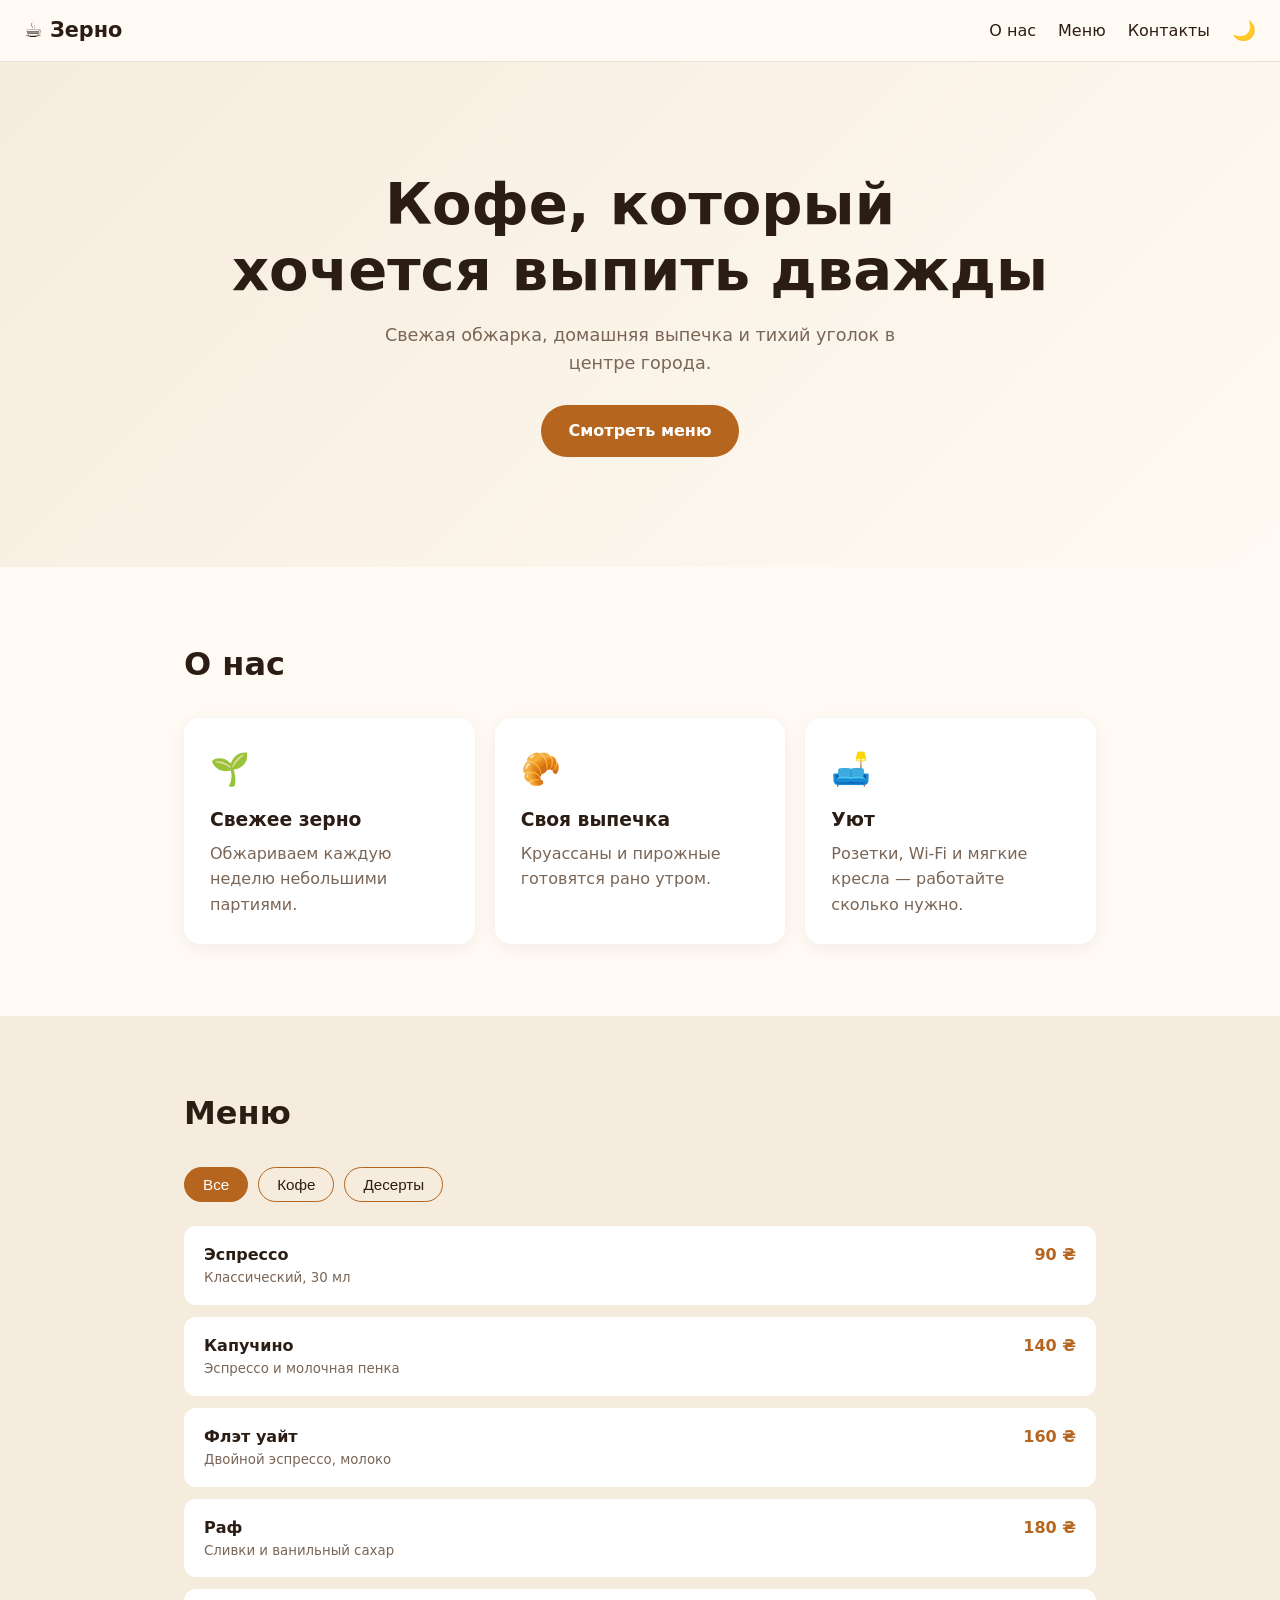
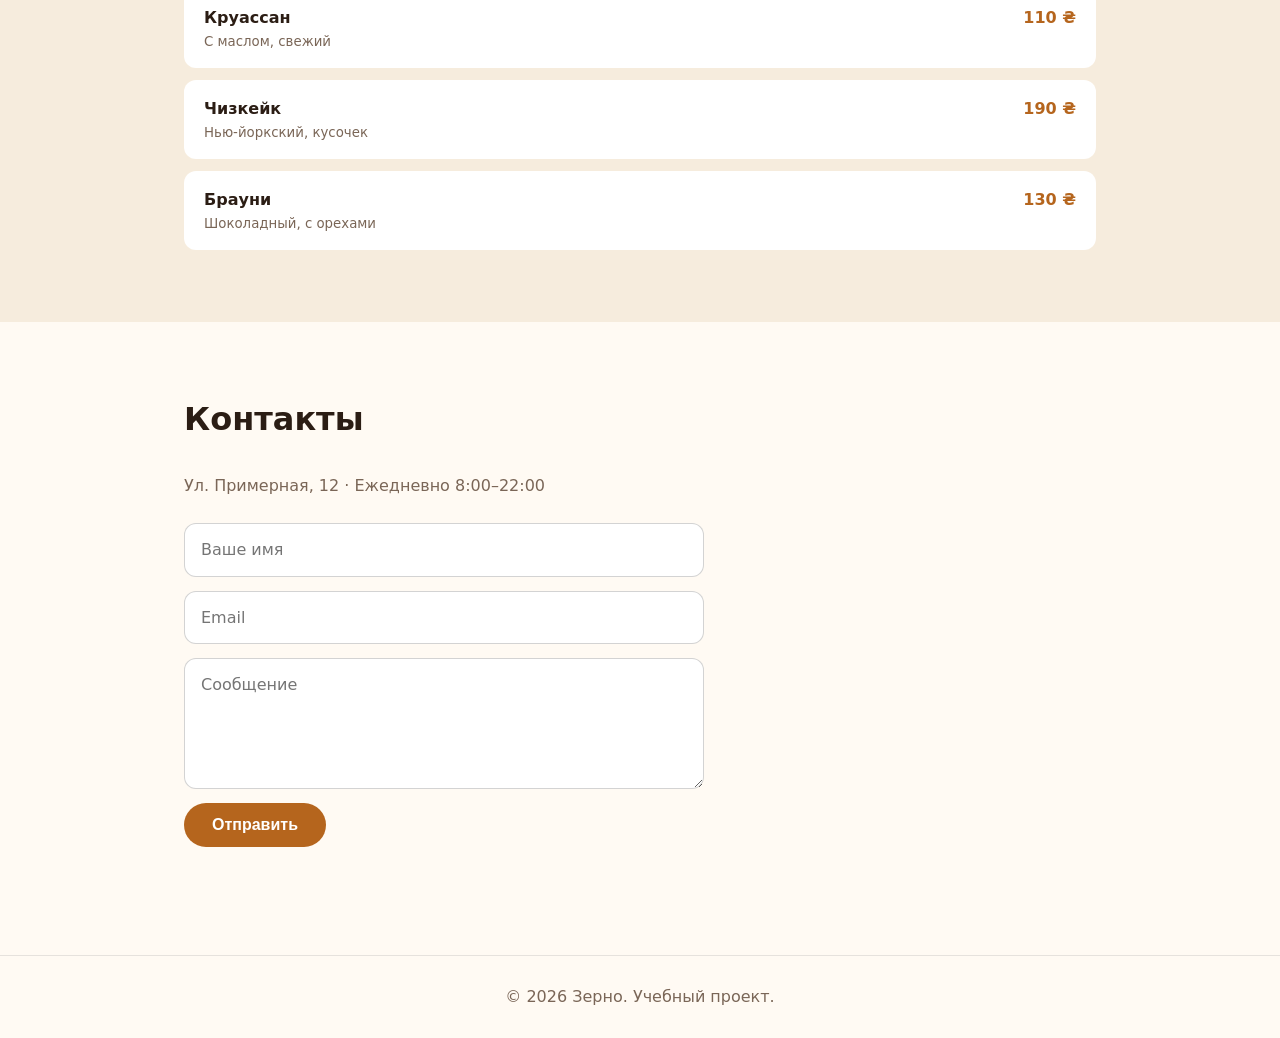
==== index.html @ df927c5a "Add files via upload сайт" ====
<!DOCTYPE html>
<html lang="ru">
<head>
  <meta charset="UTF-8">
  <meta name="viewport" content="width=device-width, initial-scale=1">
  <title>Зерно — кофейня для практики</title>
  <meta name="description" content="Учебный сайт вымышленной кофейни «Зерно». Меню, о нас, контакты.">
  <link rel="stylesheet" href="style.css">
</head>
<body>

  <header class="header">
    <a href="#top" class="logo">☕ Зерно</a>
    <button class="burger" id="burger" aria-label="Меню">☰</button>
    <nav class="nav" id="nav">
      <a href="#about">О нас</a>
      <a href="#menu">Меню</a>
      <a href="#contact">Контакты</a>
      <button id="theme" class="theme" aria-label="Сменить тему">🌙</button>
    </nav>
  </header>

  <main id="top">
    <section class="hero">
      <h1>Кофе, который<br>хочется выпить дважды</h1>
      <p>Свежая обжарка, домашняя выпечка и тихий уголок в центре города.</p>
      <a href="#menu" class="btn">Смотреть меню</a>
    </section>

    <section id="about" class="section">
      <h2>О нас</h2>
      <div class="cards">
        <article class="card"><span>🌱</span><h3>Свежее зерно</h3><p>Обжариваем каждую неделю небольшими партиями.</p></article>
        <article class="card"><span>🥐</span><h3>Своя выпечка</h3><p>Круассаны и пирожные готовятся рано утром.</p></article>
        <article class="card"><span>🛋️</span><h3>Уют</h3><p>Розетки, Wi-Fi и мягкие кресла — работайте сколько нужно.</p></article>
      </div>
    </section>

    <section id="menu" class="section alt">
      <h2>Меню</h2>
      <div class="filters" id="filters">
        <button class="chip active" data-filter="all">Все</button>
        <button class="chip" data-filter="coffee">Кофе</button>
        <button class="chip" data-filter="sweet">Десерты</button>
      </div>
      <ul class="menu" id="menuList"></ul>
    </section>

    <section id="contact" class="section">
      <h2>Контакты</h2>
      <p class="muted">Ул. Примерная, 12 · Ежедневно 8:00–22:00</p>
      <form id="form" class="form" novalidate>
        <input type="text" id="name" placeholder="Ваше имя" required>
        <input type="email" id="email" placeholder="Email" required>
        <textarea id="msg" rows="4" placeholder="Сообщение" required></textarea>
        <button class="btn" type="submit">Отправить</button>
        <p id="status" class="status" role="status"></p>
      </form>
    </section>
  </main>

  <footer class="footer">
    <p>© <span id="year"></span> Зерно. Учебный проект.</p>
  </footer>

  <script src="script.js"></script>
</body>
</html>
---- style.css ----
:root {
  --bg: #fffaf3;
  --bg-alt: #f6ecdd;
  --text: #2b1d14;
  --muted: #7a6657;
  --accent: #b5651d;
  --accent-dark: #8c4a10;
  --card: #ffffff;
  --radius: 16px;
}
body.dark {
  --bg: #1a1310;
  --bg-alt: #241a15;
  --text: #f3e7da;
  --muted: #b9a594;
  --accent: #e0914a;
  --accent-dark: #f0a965;
  --card: #2d211b;
}

* { box-sizing: border-box; margin: 0; padding: 0; }
html { scroll-behavior: smooth; }
body {
  font-family: system-ui, -apple-system, "Segoe UI", Roboto, sans-serif;
  background: var(--bg);
  color: var(--text);
  line-height: 1.6;
  transition: background .3s, color .3s;
}
a { color: inherit; text-decoration: none; }

.header {
  position: sticky; top: 0; z-index: 10;
  display: flex; align-items: center; justify-content: space-between;
  padding: 14px 24px;
  background: var(--bg);
  border-bottom: 1px solid rgba(128,128,128,.2);
}
.logo { font-weight: 700; font-size: 1.3rem; }
.nav { display: flex; gap: 22px; align-items: center; }
.nav a:hover { color: var(--accent); }
.theme, .burger {
  background: none; border: none; font-size: 1.2rem; cursor: pointer; color: var(--text);
}
.burger { display: none; }

.hero {
  text-align: center;
  padding: 110px 24px;
  background: linear-gradient(135deg, var(--bg-alt), var(--bg));
}
.hero h1 { font-size: clamp(2rem, 6vw, 3.6rem); line-height: 1.15; margin-bottom: 16px; }
.hero p { color: var(--muted); max-width: 520px; margin: 0 auto 28px; font-size: 1.1rem; }

.btn {
  display: inline-block; border: none; cursor: pointer;
  background: var(--accent); color: #fff;
  padding: 13px 28px; border-radius: 999px;
  font-size: 1rem; font-weight: 600;
  transition: transform .15s, background .2s;
}
.btn:hover { background: var(--accent-dark); transform: translateY(-2px); }

.section { max-width: 960px; margin: 0 auto; padding: 72px 24px; }
.section.alt { max-width: none; background: var(--bg-alt); }
.section.alt > * { max-width: 912px; margin-left: auto; margin-right: auto; }
.section h2 { font-size: 2rem; margin-bottom: 28px; }
.muted { color: var(--muted); margin-bottom: 24px; }

.cards { display: grid; grid-template-columns: repeat(auto-fit, minmax(240px, 1fr)); gap: 20px; }
.card {
  background: var(--card); padding: 26px; border-radius: var(--radius);
  box-shadow: 0 4px 18px rgba(0,0,0,.06);
}
.card span { font-size: 2rem; }
.card h3 { margin: 10px 0 6px; }
.card p { color: var(--muted); }

.filters { display: flex; gap: 10px; margin-bottom: 24px; flex-wrap: wrap; }
.chip {
  border: 1px solid var(--accent); background: transparent; color: var(--text);
  padding: 8px 18px; border-radius: 999px; cursor: pointer; font-size: .95rem;
}
.chip.active { background: var(--accent); color: #fff; }

.menu { list-style: none; display: grid; gap: 12px; }
.menu li {
  display: flex; justify-content: space-between; gap: 16px;
  background: var(--card); padding: 16px 20px; border-radius: 12px;
}
.menu small { display: block; color: var(--muted); }
.price { font-weight: 700; color: var(--accent); white-space: nowrap; }

.form { display: grid; gap: 14px; max-width: 520px; }
.form input, .form textarea {
  padding: 13px 16px; border-radius: 12px; font: inherit;
  border: 1px solid rgba(128,128,128,.35);
  background: var(--card); color: var(--text);
}
.form input:focus, .form textarea:focus { outline: 2px solid var(--accent); }
.form .btn { justify-self: start; }
.status { min-height: 1.4em; font-weight: 600; }
.status.ok { color: #2e8b57; }
.status.err { color: #c0392b; }

.footer { text-align: center; padding: 28px; color: var(--muted); border-top: 1px solid rgba(128,128,128,.2); }

@media (max-width: 640px) {
  .burger { display: block; }
  .nav {
    display: none; position: absolute; top: 100%; left: 0; right: 0;
    flex-direction: column; padding: 18px; background: var(--bg);
    border-bottom: 1px solid rgba(128,128,128,.2);
  }
  .nav.open { display: flex; }
  .hero { padding: 70px 20px; }
}
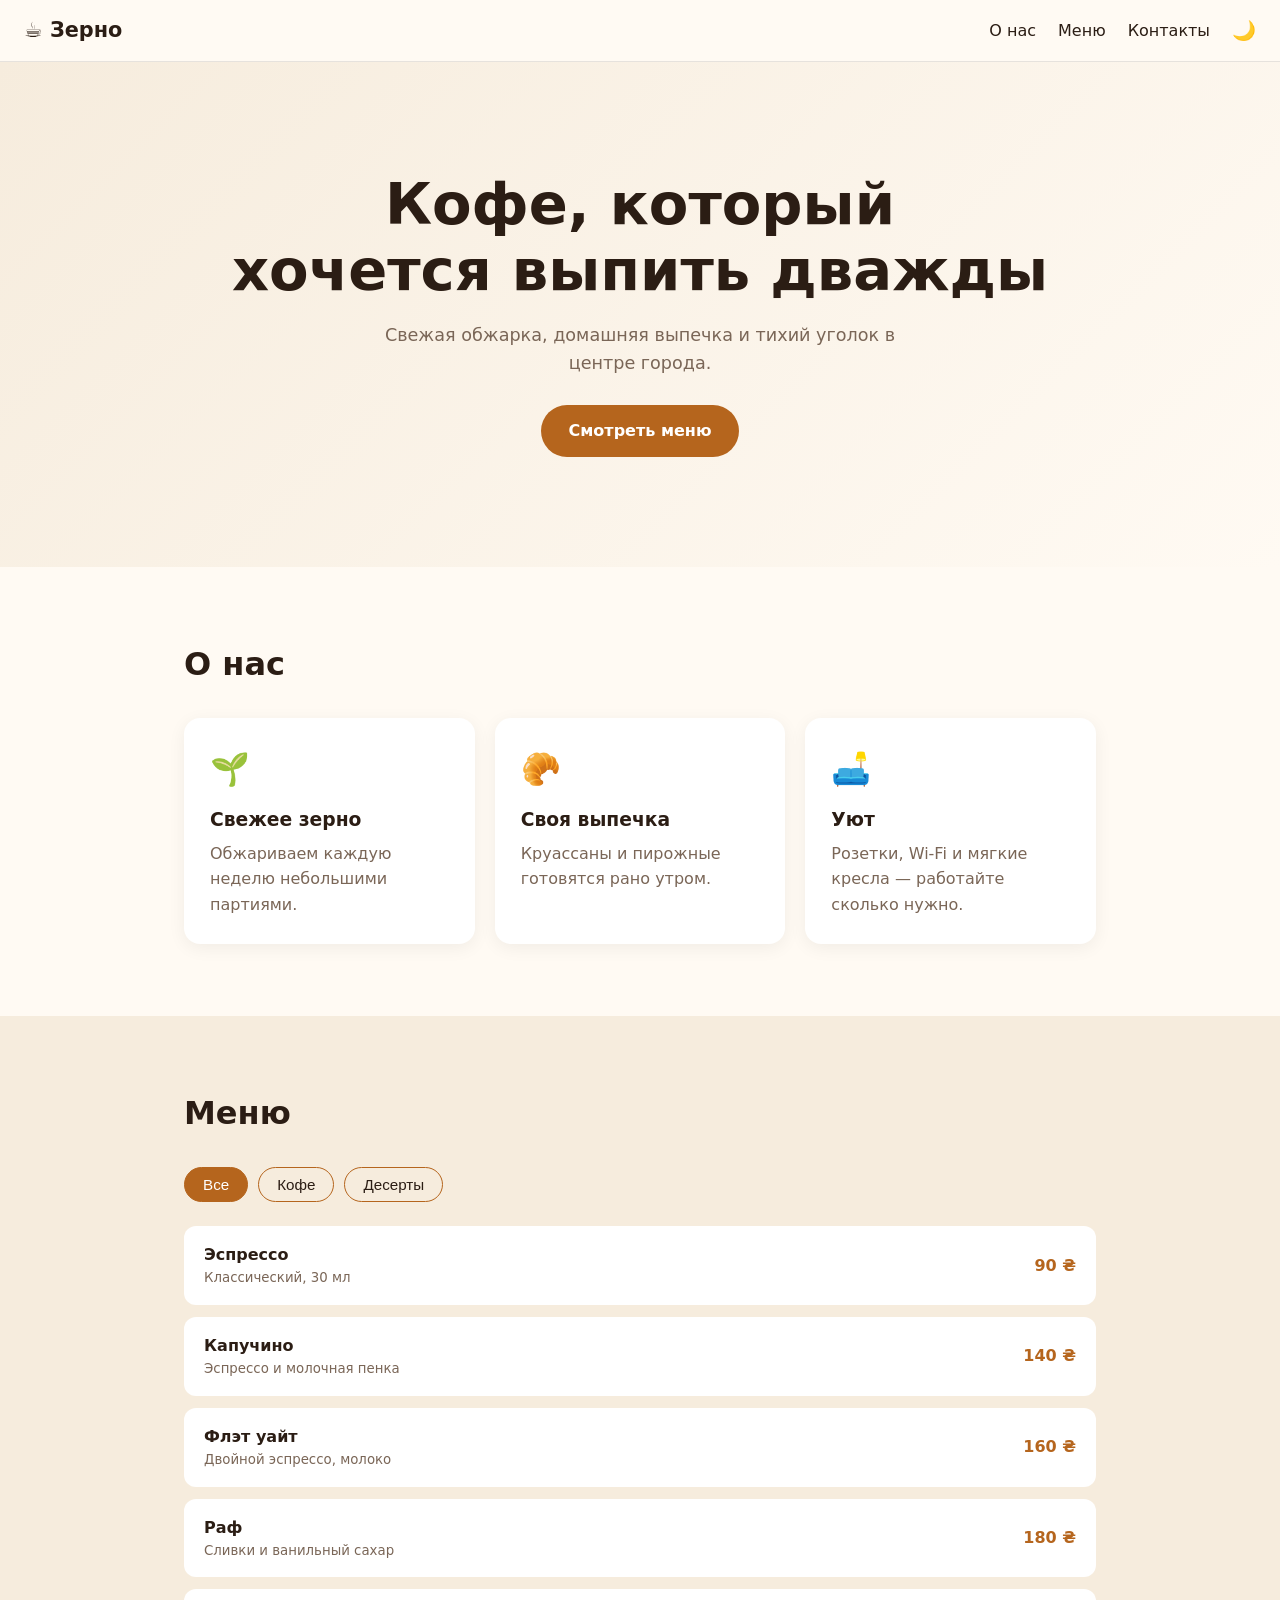
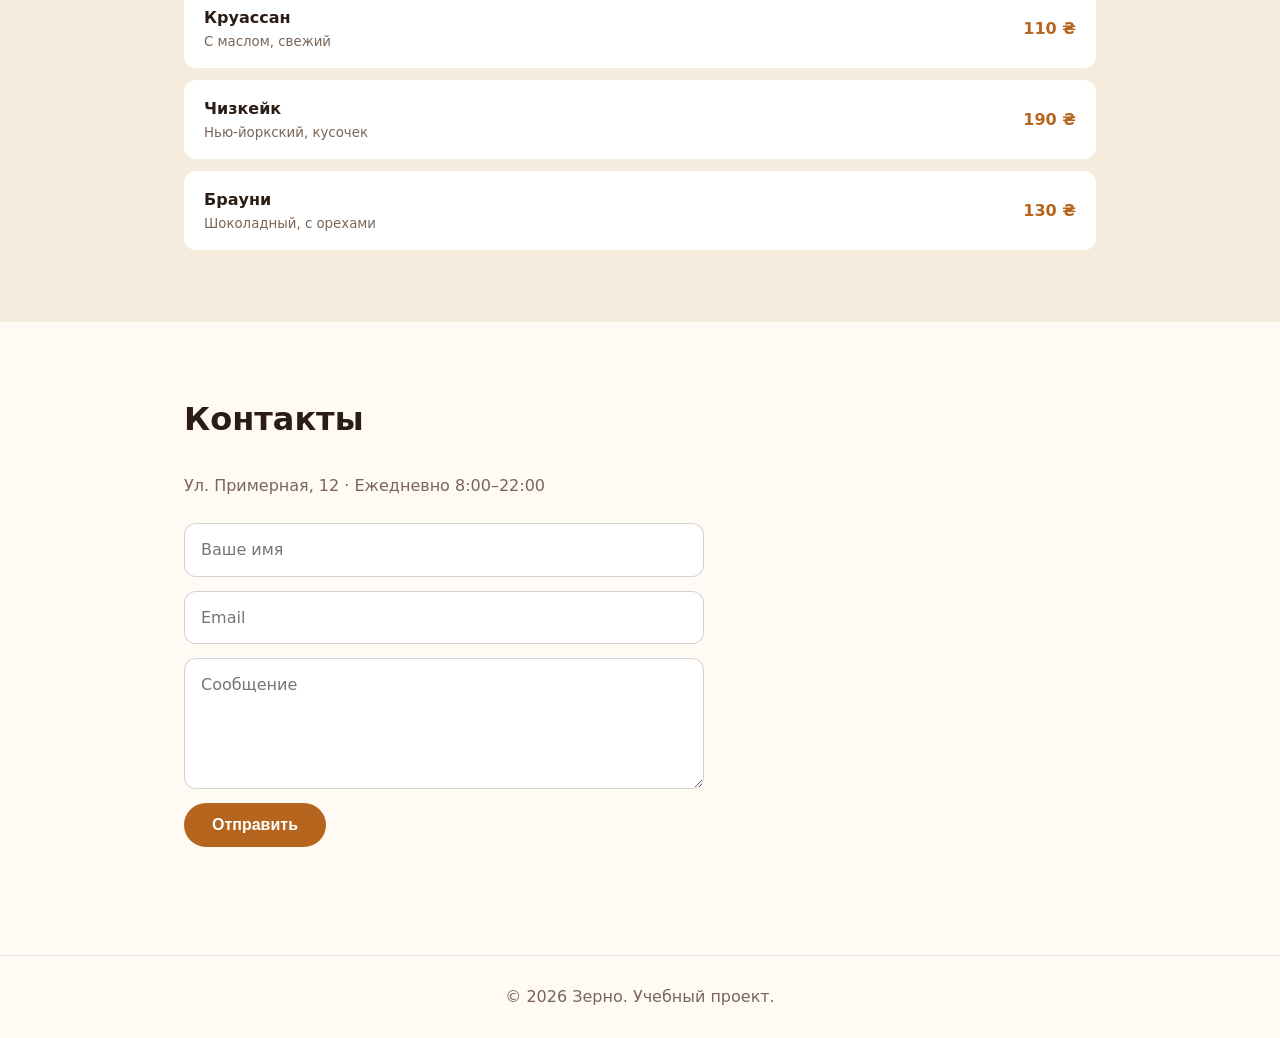
==== commit ee2109a3: "Add files via upload добавил админку" ====
--- a/index.html
+++ b/index.html
@@ -5,31 +5,32 @@
   <meta name="viewport" content="width=device-width, initial-scale=1">
   <title>Зерно — кофейня для практики</title>
   <meta name="description" content="Учебный сайт вымышленной кофейни «Зерно». Меню, о нас, контакты.">
+  <script>document.documentElement.classList.add("pending");</script>
   <link rel="stylesheet" href="style.css">
 </head>
 <body>
 
   <header class="header">
-    <a href="#top" class="logo">☕ Зерно</a>
+    <a href="#top" class="logo" data-t="brand">☕ Зерно</a>
     <button class="burger" id="burger" aria-label="Меню">☰</button>
     <nav class="nav" id="nav">
-      <a href="#about">О нас</a>
-      <a href="#menu">Меню</a>
-      <a href="#contact">Контакты</a>
+      <a href="#about" data-t="navAbout">О нас</a>
+      <a href="#menu" data-t="navMenu">Меню</a>
+      <a href="#contact" data-t="navContact">Контакты</a>
       <button id="theme" class="theme" aria-label="Сменить тему">🌙</button>
     </nav>
   </header>
 
   <main id="top">
-    <section class="hero">
-      <h1>Кофе, который<br>хочется выпить дважды</h1>
-      <p>Свежая обжарка, домашняя выпечка и тихий уголок в центре города.</p>
-      <a href="#menu" class="btn">Смотреть меню</a>
+    <section class="hero" id="hero">
+      <h1 id="heroTitle">Кофе, который<br>хочется выпить дважды</h1>
+      <p id="heroText">Свежая обжарка, домашняя выпечка и тихий уголок в центре города.</p>
+      <a href="#menu" class="btn" id="heroBtn">Смотреть меню</a>
     </section>
 
     <section id="about" class="section">
-      <h2>О нас</h2>
-      <div class="cards">
+      <h2 id="aboutTitle">О нас</h2>
+      <div class="cards" id="cards">
         <article class="card"><span>🌱</span><h3>Свежее зерно</h3><p>Обжариваем каждую неделю небольшими партиями.</p></article>
         <article class="card"><span>🥐</span><h3>Своя выпечка</h3><p>Круассаны и пирожные готовятся рано утром.</p></article>
         <article class="card"><span>🛋️</span><h3>Уют</h3><p>Розетки, Wi-Fi и мягкие кресла — работайте сколько нужно.</p></article>
@@ -37,30 +38,26 @@
     </section>
 
     <section id="menu" class="section alt">
-      <h2>Меню</h2>
-      <div class="filters" id="filters">
-        <button class="chip active" data-filter="all">Все</button>
-        <button class="chip" data-filter="coffee">Кофе</button>
-        <button class="chip" data-filter="sweet">Десерты</button>
-      </div>
+      <h2 id="menuTitle">Меню</h2>
+      <div class="filters" id="filters"></div>
       <ul class="menu" id="menuList"></ul>
     </section>
 
     <section id="contact" class="section">
-      <h2>Контакты</h2>
-      <p class="muted">Ул. Примерная, 12 · Ежедневно 8:00–22:00</p>
+      <h2 id="contactTitle">Контакты</h2>
+      <p class="muted" id="contactText">Ул. Примерная, 12 · Ежедневно 8:00–22:00</p>
       <form id="form" class="form" novalidate>
         <input type="text" id="name" placeholder="Ваше имя" required>
         <input type="email" id="email" placeholder="Email" required>
         <textarea id="msg" rows="4" placeholder="Сообщение" required></textarea>
-        <button class="btn" type="submit">Отправить</button>
+        <button class="btn" type="submit" id="formBtn">Отправить</button>
         <p id="status" class="status" role="status"></p>
       </form>
     </section>
   </main>
 
   <footer class="footer">
-    <p>© <span id="year"></span> Зерно. Учебный проект.</p>
+    <p>© <span id="year"></span> <span id="footerText">Зерно. Учебный проект.</span></p>
   </footer>
 
   <script src="script.js"></script>
--- a/style.css
+++ b/style.css
@@ -25,7 +25,7 @@
   background: var(--bg);
   color: var(--text);
   line-height: 1.6;
-  transition: background .3s, color .3s;
+  transition: background .3s, color .3s, opacity .25s;
 }
 a { color: inherit; text-decoration: none; }
 
@@ -49,8 +49,16 @@
   padding: 110px 24px;
   background: linear-gradient(135deg, var(--bg-alt), var(--bg));
 }
-.hero h1 { font-size: clamp(2rem, 6vw, 3.6rem); line-height: 1.15; margin-bottom: 16px; }
+.hero h1 { font-size: clamp(2rem, 6vw, 3.6rem); line-height: 1.15; margin-bottom: 16px; white-space: pre-line; }
 .hero p { color: var(--muted); max-width: 520px; margin: 0 auto 28px; font-size: 1.1rem; }
+
+.hero.has-photo {
+  background: linear-gradient(rgba(0,0,0,.5), rgba(0,0,0,.5)), var(--hero-img) center / cover no-repeat;
+  color: #fff;
+}
+.hero.has-photo p { color: rgba(255,255,255,.88); }
+
+html.pending body { opacity: 0; }
 
 .btn {
   display: inline-block; border: none; cursor: pointer;
@@ -72,7 +80,12 @@
   background: var(--card); padding: 26px; border-radius: var(--radius);
   box-shadow: 0 4px 18px rgba(0,0,0,.06);
 }
+.card { overflow: hidden; }
 .card span { font-size: 2rem; }
+.card-photo {
+  display: block; width: calc(100% + 52px); margin: -26px -26px 18px;
+  aspect-ratio: 4 / 3; object-fit: cover;
+}
 .card h3 { margin: 10px 0 6px; }
 .card p { color: var(--muted); }
 
@@ -88,7 +101,10 @@
   display: flex; justify-content: space-between; gap: 16px;
   background: var(--card); padding: 16px 20px; border-radius: 12px;
 }
+.menu li { align-items: center; }
+.menu .info { flex: 1; }
 .menu small { display: block; color: var(--muted); }
+.thumb { width: 64px; height: 64px; object-fit: cover; border-radius: 10px; flex: none; }
 .price { font-weight: 700; color: var(--accent); white-space: nowrap; }
 
 .form { display: grid; gap: 14px; max-width: 520px; }
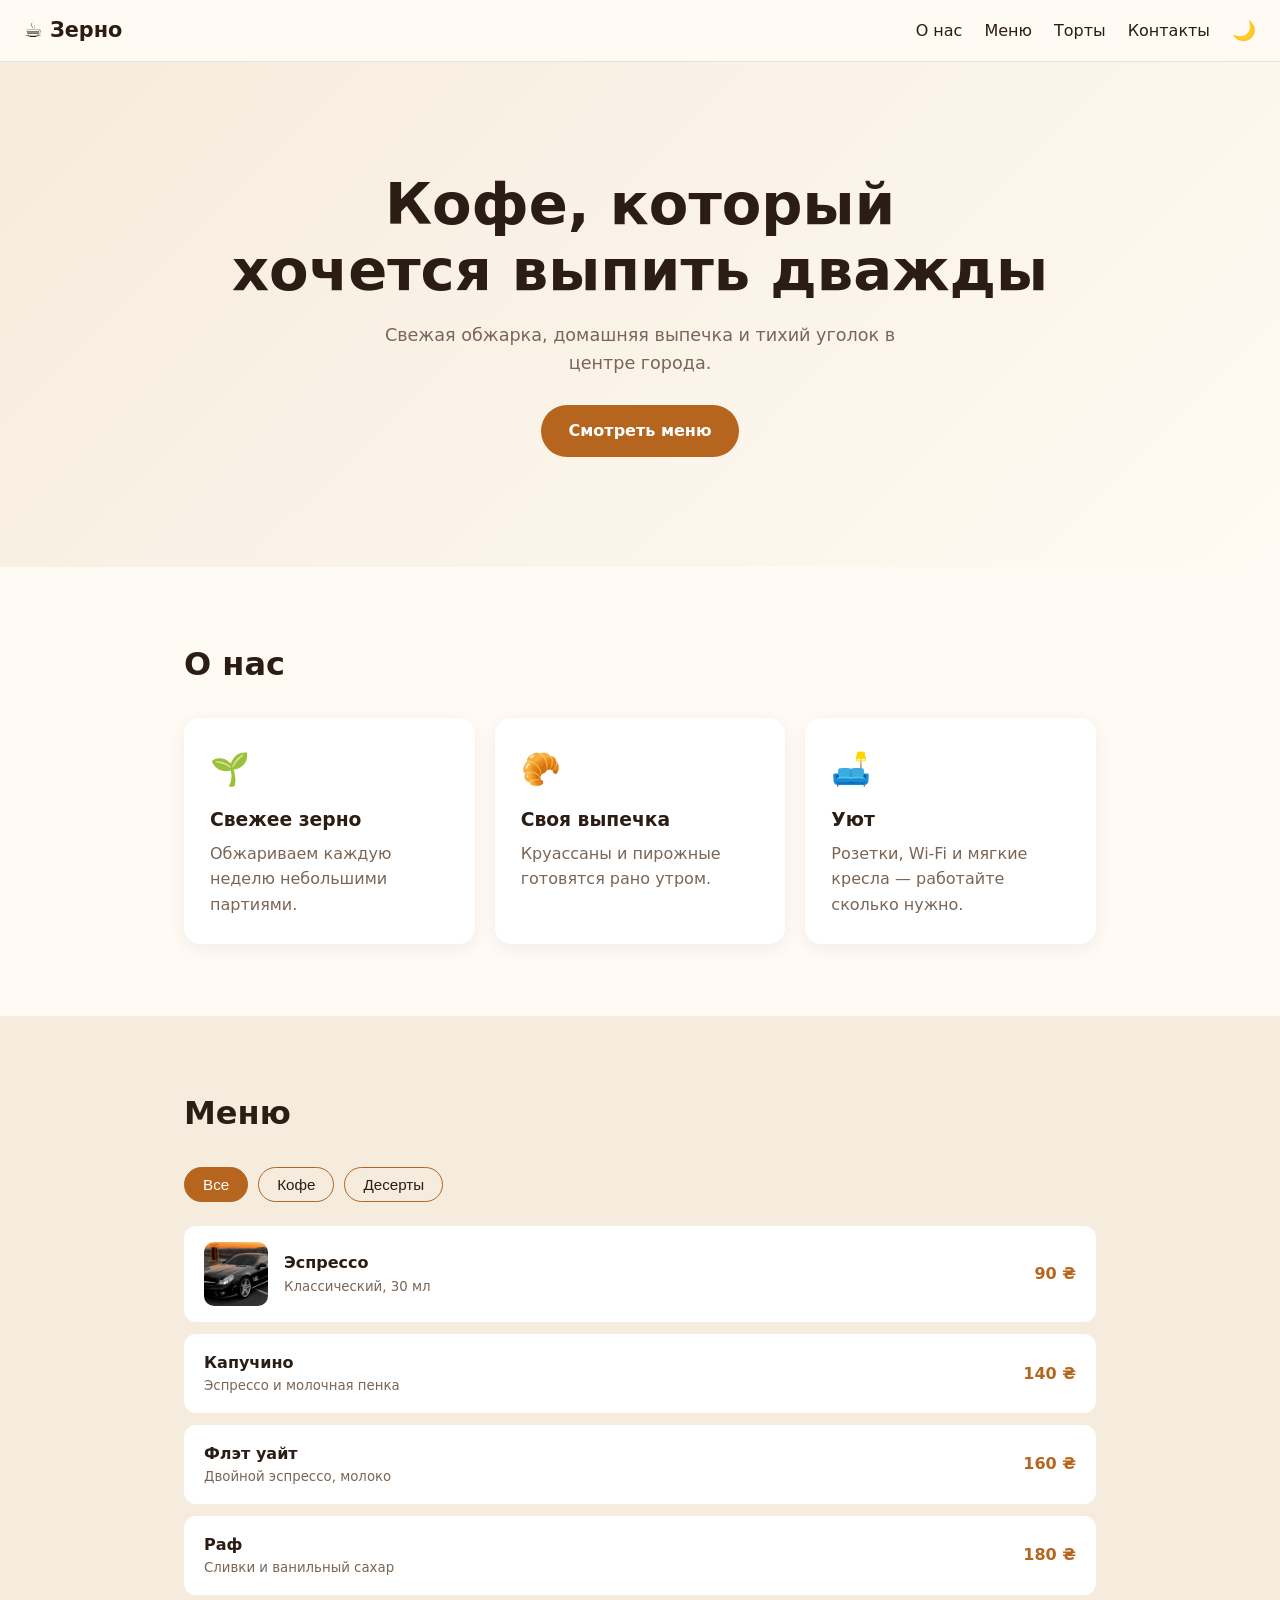
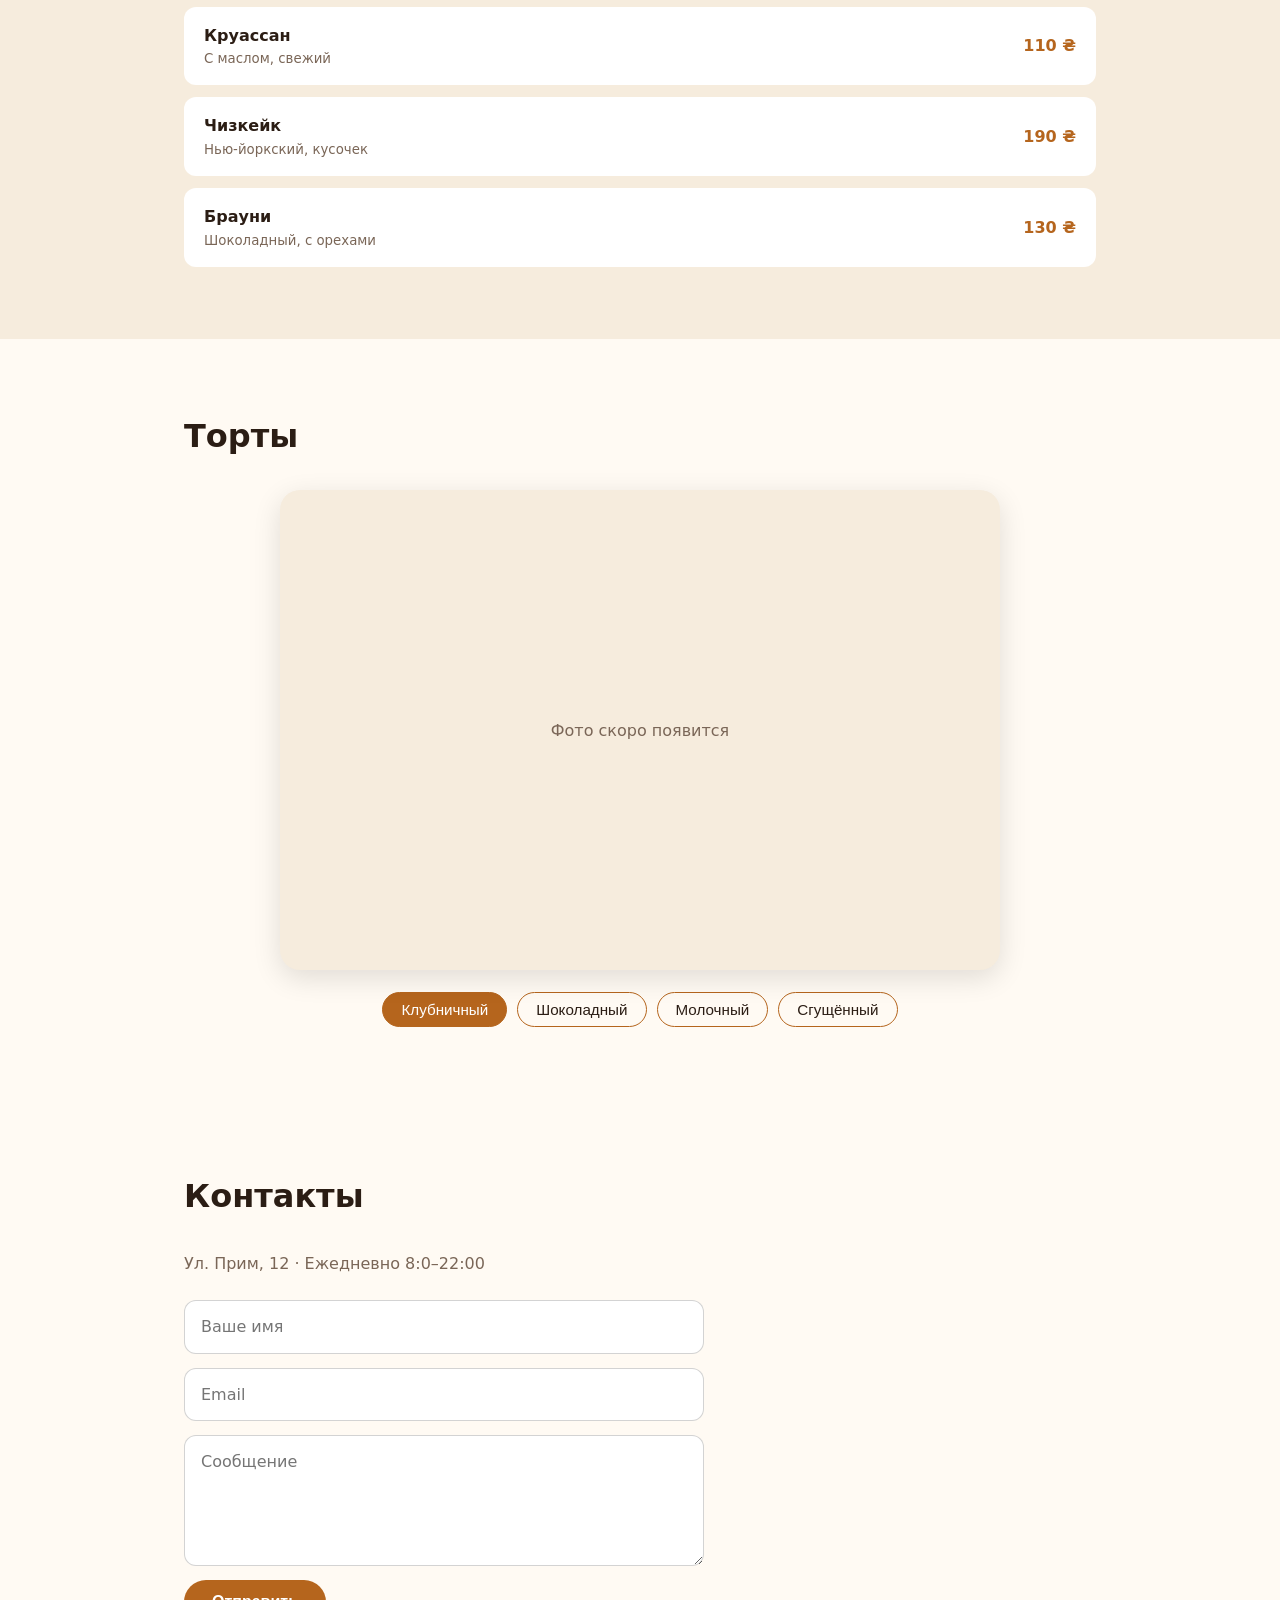
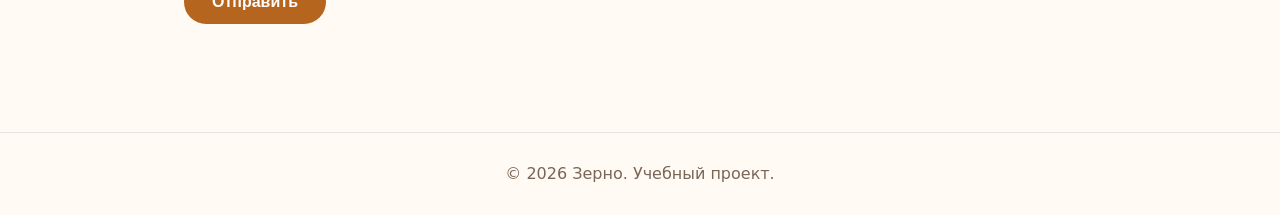
==== commit 2befff57: "Add files via upload добавение нового раздела" ====
--- a/index.html
+++ b/index.html
@@ -16,6 +16,7 @@
     <nav class="nav" id="nav">
       <a href="#about" data-t="navAbout">О нас</a>
       <a href="#menu" data-t="navMenu">Меню</a>
+      <a href="#cakes" id="navCakes" data-t="navCakes" hidden>Торты</a>
       <a href="#contact" data-t="navContact">Контакты</a>
       <button id="theme" class="theme" aria-label="Сменить тему">🌙</button>
     </nav>
@@ -43,6 +44,17 @@
       <ul class="menu" id="menuList"></ul>
     </section>
 
+    <section id="cakes" class="section" hidden>
+      <h2 id="cakesTitle">Торты</h2>
+      <div class="cakes">
+        <div class="cake-photo" id="cakePhoto">
+          <img id="cakeImg" alt="" hidden>
+          <div class="ph" id="cakePh">Фото скоро появится</div>
+        </div>
+        <div class="cake-tabs" id="cakeTabs" role="tablist"></div>
+      </div>
+    </section>
+
     <section id="contact" class="section">
       <h2 id="contactTitle">Контакты</h2>
       <p class="muted" id="contactText">Ул. Примерная, 12 · Ежедневно 8:00–22:00</p>
--- a/style.css
+++ b/style.css
@@ -107,6 +107,18 @@
 .thumb { width: 64px; height: 64px; object-fit: cover; border-radius: 10px; flex: none; }
 .price { font-weight: 700; color: var(--accent); white-space: nowrap; }
 
+.cakes { display: grid; gap: 22px; justify-items: center; }
+.cake-photo {
+  position: relative; width: 100%; max-width: 720px; aspect-ratio: 3 / 2;
+  border-radius: 20px; overflow: hidden; background: var(--bg-alt);
+  box-shadow: 0 8px 28px rgba(0,0,0,.12);
+}
+.cake-photo img { display: block; width: 100%; height: 100%; object-fit: cover; transition: opacity .25s; }
+.cake-photo img.fade { opacity: 0; }
+.cake-photo .ph { position: absolute; inset: 0; display: grid; place-items: center; padding: 16px; text-align: center; color: var(--muted); }
+.cake-photo .ph[hidden], .cake-photo img[hidden] { display: none; }
+.cake-tabs { display: flex; flex-wrap: wrap; gap: 10px; justify-content: center; }
+
 .form { display: grid; gap: 14px; max-width: 520px; }
 .form input, .form textarea {
   padding: 13px 16px; border-radius: 12px; font: inherit;
